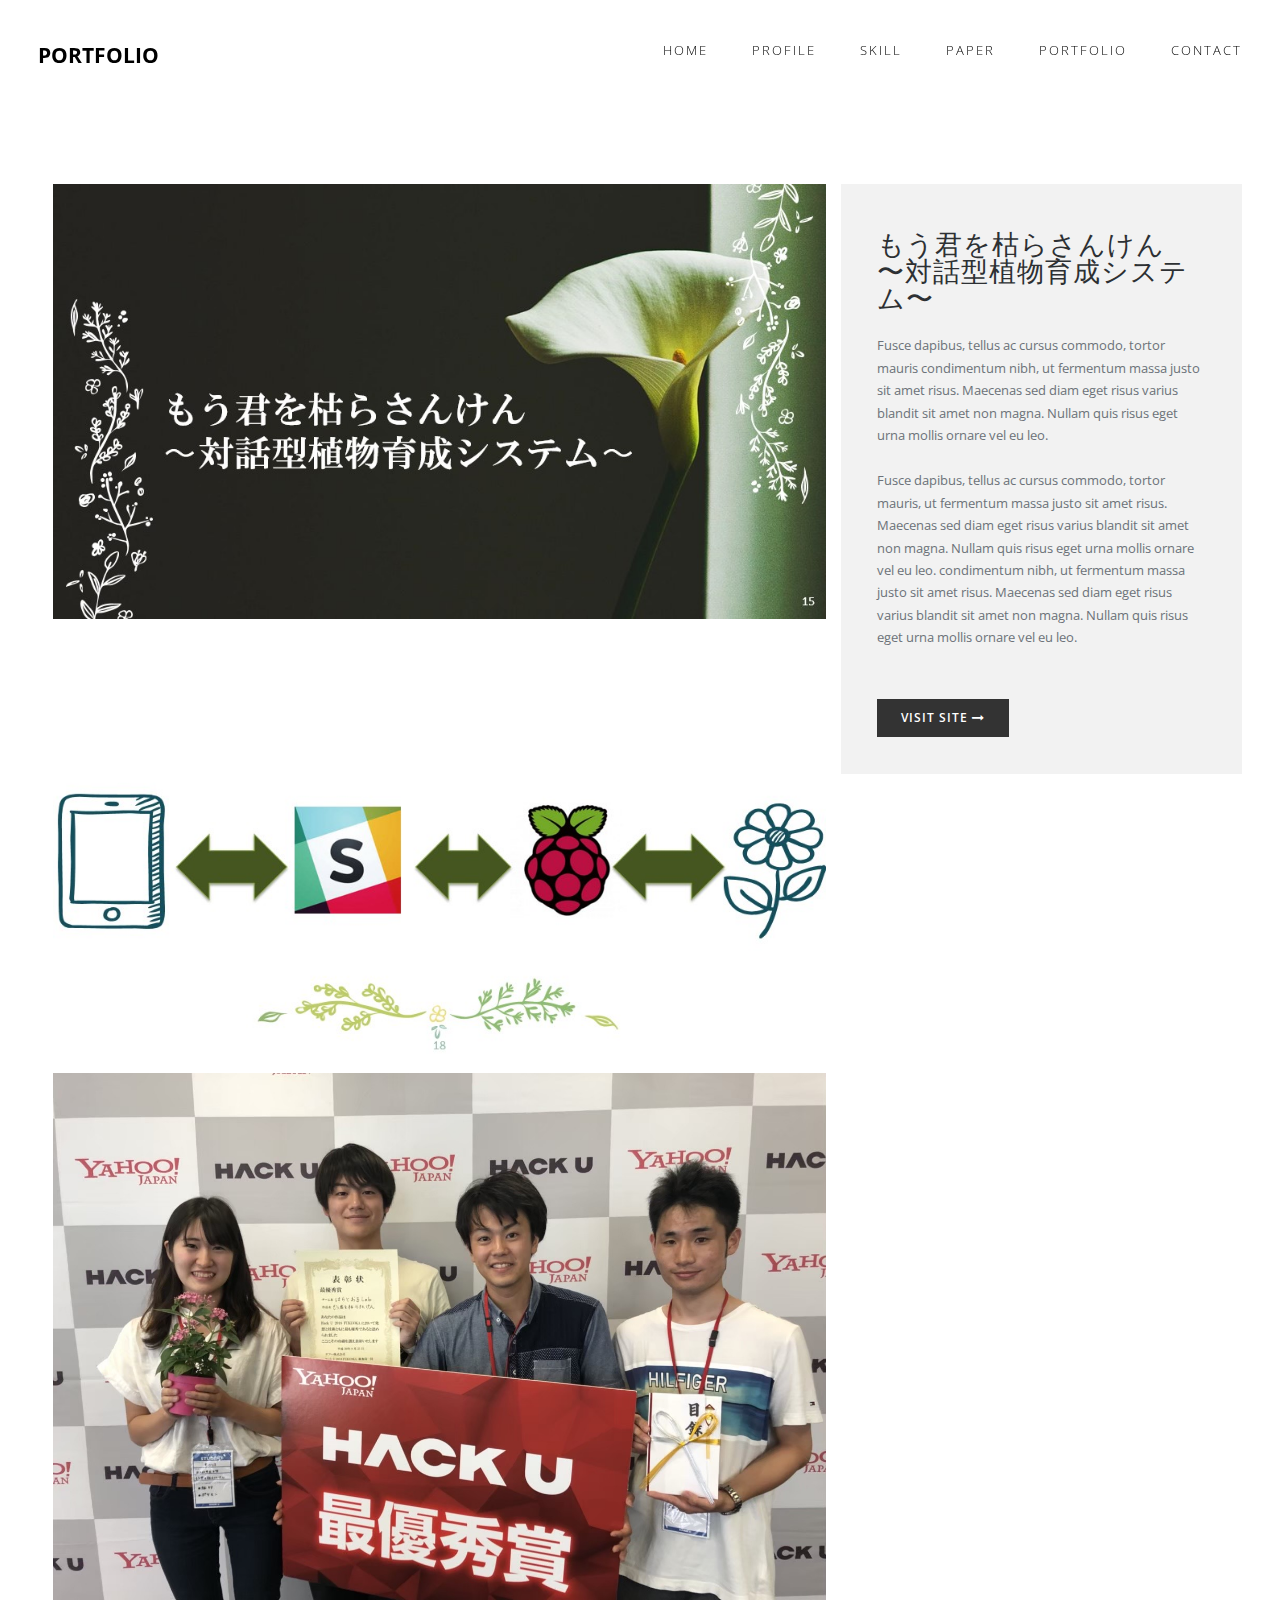
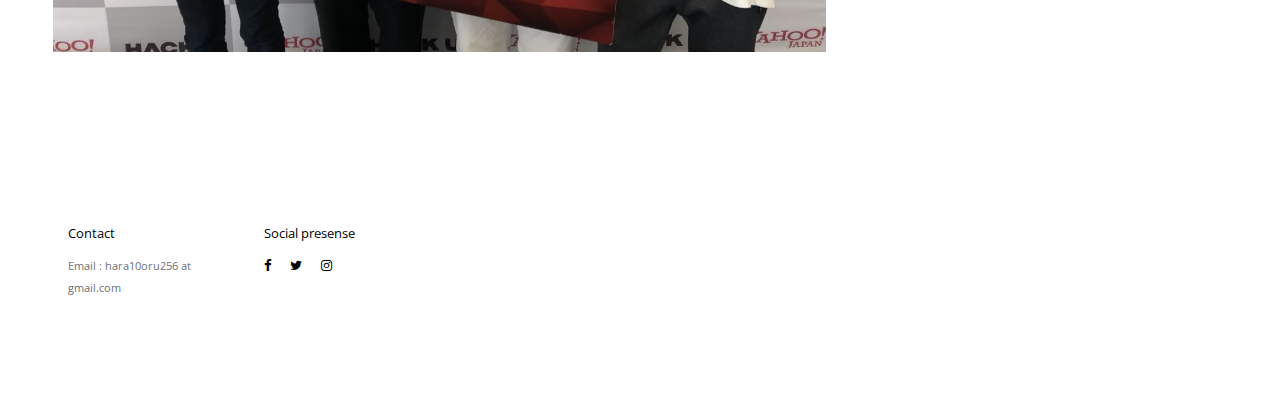
==== work-details1.html @ 1634a6b3 "Create portfolio" ====
<!doctype html>
<!--[if lt IE 7]>      <html class="no-js lt-ie9 lt-ie8 lt-ie7" lang=""> <![endif]-->
<!--[if IE 7]>         <html class="no-js lt-ie9 lt-ie8" lang=""> <![endif]-->
<!--[if IE 8]>         <html class="no-js lt-ie9" lang=""> <![endif]-->
<!--[if gt IE 8]><!-->
<html class="no-js" lang="">
<!--<![endif]-->

<head>
<meta charset="utf-8">
<meta name="description" content="">
<meta name="viewport" content="width=device-width, initial-scale=1">
<title>Portfolio1</title>
<link rel="stylesheet" href="css/bootstrap.min.css">
<link rel="stylesheet" href="css/flexslider.css">
<link rel="stylesheet" href="css/main.css">
<link rel="stylesheet" href="css/responsive.css">
<link rel="stylesheet" href="css/animate.min.css">
<link rel="stylesheet" href="https://maxcdn.bootstrapcdn.com/font-awesome/4.4.0/css/font-awesome.min.css">
</head>

<body>

<section class="tophead" role="tophead">
  <header id="header">
    <div class="header-content clearfix"> <a class="logo" href="index.html">Portfolio</a>
      <nav class="navigation" role="navigation">
        <ul class="primary-nav">
          <li><a href="index.html#header-slider">Home</a></li>
          <li><a href="index.html#services">Profile</a></li>
          <li><a href="index.html#skill">Skill</a></li>
          <li><a href="index.html#about-lists">Paper</a></li>
          <li><a href="index.html#portfolio">Portfolio</a></li>
          <li><a href="index.html#contact">Contact</a></li>
        </ul>
      </nav>
      <a href="#" class="nav-toggle">Menu<span></span></a>
    </div>
  </header>
</section>

<!-- Header Section -->
<!-- work details section -->
<section id="work-detail" class="section work-detail">
  <div class="container-fluid">
    <div class="row">
      <div class="col-md-8 work-detail-margin detail-image">
        <div class="work-image">
          <p> <img src="images/portfolio/work-1-1.jpg"></p>
          <p> <img src="images/portfolio/work-1-2.jpg"></p>
          <p> <img src="images/portfolio/work-1-3.jpg"></p>
        </div>
      </div>
      <div class="col-md-4 work-detail-margin detail-contentbox">
        <div class="detail-content">
          <h4>もう君を枯らさんけん<br>〜対話型植物育成システム〜</h4>
          <p>Fusce dapibus, tellus ac cursus commodo, tortor mauris condimentum nibh, ut fermentum massa justo sit amet risus. Maecenas sed diam eget risus varius blandit sit amet non magna. Nullam quis risus eget urna mollis ornare vel eu leo.</p>
          <p>Fusce dapibus, tellus ac cursus commodo, tortor mauris, ut fermentum massa justo sit amet risus. Maecenas sed diam eget risus varius blandit sit amet non magna. Nullam quis risus eget urna mollis ornare vel eu leo. condimentum nibh, ut fermentum massa justo sit amet risus. Maecenas sed diam eget risus varius blandit sit amet non magna. Nullam quis risus eget urna mollis ornare vel eu leo.</p>
          <a class="btn" href="#">Visit Site <i class="fa fa-long-arrow-right"></i></a> </div>
      </div>
    </div>
  </div>
</section>
<!-- work details section -->


<!-- footer section -->
<footer id="contact" class="footer">
  <div class="container-fluid">
    <div class="col-md-2 left">
      <h4>Contact</h4>
      <p>Email : hara10oru256 at gmail.com </p>
    </div>
    <div class="col-md-2 left">
      <h4>Social presense</h4>
      <ul class="footer-share">
        <li><a href="https://www.facebook.com/profile.php?id=100027082960101"><i class="fa fa-facebook"></i></a></li>
        <li><a href="https://twitter.com/10oru822"><i class="fa fa-twitter"></i></a></li>
        <li><a href="https://www.instagram.com/h.ruto/"><i class="fa fa-instagram"></i></a></li>
      </ul>
    </div>
  </div>
</footer>
<!-- footer section -->

<!-- JS FILES -->
<script src="https://ajax.googleapis.com/ajax/libs/jquery/1.11.3/jquery.min.js"></script>
<script src="js/bootstrap.min.js"></script>
<script src="js/jquery.flexslider-min.js"></script>
<script src="js/retina.min.js"></script>
<script src="js/modernizr.js"></script>
<script src="js/main.js"></script>
</body>
</html>
---- css/main.css ----
/* ------------------------------------------------------------------------------
	Template Name: Auro
	Author: Designstub
	Author URI: http://www.designstub.com
------------------------------------------------------------------------------*/



@import url(http://fonts.googleapis.com/css?family=Open%20Sans:300,400,500,600,700);
/* ------------------------------------------------------------------------------
	 Typography
-------------------------------------------------------------------------------*/
p {
	font-size: 14px;
	line-height: 22.4px;
	color: #6c7279;
}
h1 {
	font-size: 65px;
	color: #2d3033;
}
h2 {
	font-size: 40px;
	color: #2d3033;
}
h3 {
	font-size: 28px;
	color: #2d3033;
	font-weight: 300;
}
h4 {
	font-size: 22px;
	color: #2d3033;
	font-weight: 400;
}
h5 {
	font-size: 14px;
	color: #2d3033;
	text-transform: uppercase;
	font-weight: 700;
}
.btn {
	background-color: #333;
	margin-top: 40px;
	color: #fff;
	font-size: 12px;
	font-weight: 600;
	letter-spacing: 1px;
	border-radius: 0px;
	padding: 3% 7%;
	display: inline-block;
	text-transform: uppercase;
}
.btn:hover, .btn:focus {
	background-color: #000;
	color: #fff;
}
.btn-large {
	padding: 15px 40px;
}
/* ------------------------------------------------------------------------------
	 General Style
-------------------------------------------------------------------------------*/
a {
	color: #e84545;
}
a:hover, a:focus {
	text-decoration: none;
	-moz-transition: background-color, color, 0.3s;
	-o-transition: background-color, color, 0.3s;
	-webkit-transition: background-color, color, 0.3s;
	transition: background-color, color, 0.3s;
}
body {
	font-family: "Open Sans", sans-serif;
	font-weight: 400;
	color: #6c7279;
}
ul, ol {
	margin: 0;
	padding: 0;
}
ul li {
	list-style: none;
}
.section {
	padding: 100px 0;
}
.no-padding {
	padding: 0;
}
.no-gutter [class*=col-] {
	padding-right: 0;
	padding-left: 0;
}
/* ------------------------------------------------------------------------------
	 Header & navigation
-------------------------------------------------------------------------------*/
#header {
	position: fixed;
	width: 94%;
	z-index: 999;
	margin-left: 3%;
	margin-right: 3%;
}
#header .header-content {
	margin: 0 auto;
	padding: 40px 0;
	width: 100%;
	-moz-transition: padding 0.3s;
	-o-transition: padding 0.3s;
	-webkit-transition: padding 0.3s;
	transition: padding 0.3s;
}
#header .logo {
	font-size: 21px;
	color: #000;
	font-weight: 700;
	float: left;
	text-transform: uppercase;
}
#header.fixed {
	background-color: #fff;
}
#header.fixed .header-content {
	border-bottom: 0;
	padding: 25px 0;
}
#header.fixed .nav-toggle {
	top: 18px;
}
.navigation.open {
	opacity: 0.9;
	visibility: visible;
	-moz-transition: opacity 0.5s;
	-o-transition: opacity 0.5s;
	-webkit-transition: opacity 0.5s;
	transition: opacity 0.5s;
}
.navigation {
	float: right;
}
.navigation li {
	display: inline-block;
}
.navigation a {
	color: #000;
	font-size: 13px;
	font-weight: 300;
	margin-left: 40px;
	letter-spacing: 2px;
	text-transform: uppercase;
}
.navigation a:hover, .navigation a.active {
	color: #bcbcbc;
}
.nav-toggle {
	display: none;
	height: 44px;
	overflow: hidden;
	position: fixed;
	right: 5%;
	text-indent: 100%;
	top: 32px;
	white-space: nowrap;
	width: 44px;
	z-index: 99999;
	-moz-transition: all 0.3s;
	-o-transition: all 0.3s;
	-webkit-transition: all 0.3s;
	transition: all 0.3s;
}
.nav-toggle:before, .nav-toggle:after {
	border-radius: 50%;
	content: "";
	height: 100%;
	left: 0;
	position: absolute;
	top: 0;
	width: 100%;
	-moz-transform: translateZ(0);
	-ms-transform: translateZ(0);
	-webkit-transform: translateZ(0);
	transform: translateZ(0);
	-moz-backface-visibility: hidden;
	-webkit-backface-visibility: hidden;
	backface-visibility: hidden;
	-moz-transition-property: -moz-transform;
	-o-transition-property: -o-transform;
	-webkit-transition-property: -webkit-transform;
	transition-property: transform;
}
.nav-toggle:before {
	background-color: #e84545;
	-moz-transform: scale(1);
	-ms-transform: scale(1);
	-webkit-transform: scale(1);
	transform: scale(1);
	-moz-transition-duration: 0.3s;
	-o-transition-duration: 0.3s;
	-webkit-transition-duration: 0.3s;
	transition-duration: 0.3s;
}
.nav-toggle:after {
	background-color: #e84545;
	-moz-transform: scale(0);
	-ms-transform: scale(0);
	-webkit-transform: scale(0);
	transform: scale(0);
	-moz-transition-duration: 0s;
	-o-transition-duration: 0s;
	-webkit-transition-duration: 0s;
	transition-duration: 0s;
}
.nav-toggle span {
	background-color: #fff;
	bottom: auto;
	display: inline-block;
	height: 3px;
	left: 50%;
	position: absolute;
	right: auto;
	top: 50%;
	width: 18px;
	z-index: 10;
	-moz-transform: translateX(-50%) translateY(-50%);
	-ms-transform: translateX(-50%) translateY(-50%);
	-webkit-transform: translateX(-50%) translateY(-50%);
	transform: translateX(-50%) translateY(-50%);
}
.nav-toggle span:before, .nav-toggle span:after {
	background-color: #fff;
	content: "";
	height: 100%;
	position: absolute;
	right: 0;
	top: 0;
	width: 100%;
	-moz-transform: translateZ(0);
	-ms-transform: translateZ(0);
	-webkit-transform: translateZ(0);
	transform: translateZ(0);
	-moz-backface-visibility: hidden;
	-webkit-backface-visibility: hidden;
	backface-visibility: hidden;
	-moz-transition: -moz-transform 0.3s;
	-o-transition: -o-transform 0.3s;
	-webkit-transition: -webkit-transform 0.3s;
	transition: transform 0.3s;
}
.nav-toggle span:before {
	-moz-transform: translateY(-6px) rotate(0deg);
	-ms-transform: translateY(-6px) rotate(0deg);
	-webkit-transform: translateY(-6px) rotate(0deg);
	transform: translateY(-6px) rotate(0deg);
}
.nav-toggle span:after {
	-moz-transform: translateY(6px) rotate(0deg);
	-ms-transform: translateY(6px) rotate(0deg);
	-webkit-transform: translateY(6px) rotate(0deg);
	transform: translateY(6px) rotate(0deg);
}
.nav-toggle.close-nav:before {
	-moz-transform: scale(0);
	-ms-transform: scale(0);
	-webkit-transform: scale(0);
	transform: scale(0);
}
.nav-toggle.close-nav:after {
	-moz-transform: scale(1);
	-ms-transform: scale(1);
	-webkit-transform: scale(1);
	transform: scale(1);
}
.nav-toggle.close-nav span {
	background-color: rgba(255, 255, 255, 0);
}
.nav-toggle.close-nav span:before, .nav-toggle.close-nav span:after {
	background-color: #fff;
}
.nav-toggle.close-nav span:before {
	-moz-transform: translateY(0) rotate(45deg);
	-ms-transform: translateY(0) rotate(45deg);
	-webkit-transform: translateY(0) rotate(45deg);
	transform: translateY(0) rotate(45deg);
}
.nav-toggle.close-nav span:after {
	-moz-transform: translateY(0) rotate(-45deg);
	-ms-transform: translateY(0) rotate(-45deg);
	-webkit-transform: translateY(0) rotate(-45deg);
	transform: translateY(0) rotate(-45deg);
}
/* ------------------------------------------------------------------------------
	 Header Slider
-------------------------------------------------------------------------------*/

.carousel {
	width: 94%;
	height: auto;
	margin: auto;
}
.item, .active, .carousel-inner {
	max-width: 100%;
	height: 100%;
	display: block;
	margin: 0 auto;
}
.carousel-caption {
	position: absolute;
	bottom: 40%;
	color: #fff;
	left: 15%;
	padding-bottom: 20px;
	padding-top: 20px;
	position: absolute;
	right: 15%;
	text-align: center;
	z-index: 10;
}
.carousel-caption h3 {
	position: absolute;
  top: 50%;
  left: 50%;
  -ms-transform: translate(-50%,-50%);
  -webkit-transform: translate(-50%,-50%);
  transform: translate(-50%,-50%);
  margin:0;
  padding:0;
	font-family: "Open Sans", sans-serif;
	color: #2d3033;
	text-shadow: none;
	font-size: 40px;
	font-weight: 700;
	text-transform: uppercase;
	letter-spacing: 5px;
}
.carousel-caption p {
	position: absolute;
  top: 150%;
  left: 50%;
  -ms-transform: translate(-50%,-50%);
  -webkit-transform: translate(-50%,-50%);
  transform: translate(-50%,-50%);
  margin:0;
  padding:0;
	font-family: "Open Sans", sans-serif;
	color: #6c7279;
	text-shadow: none;
	font-size: 13px;
	font-weight: 400;
	letter-spacing: 2px;
	white-space: nowrap
}
.carousel-control.left {
	background: none;
}
.carousel-control.right {
	background: none;
}
.carousel-control {
	opacity: 1;
	text-shadow: none;
}
/* ------------------------------------------------------------------------------
	 Services
-------------------------------------------------------------------------------*/
.services {
	width: 94%;
	margin: auto;
	background-color: #f2f2f2;
}
.services h4 {
	font-size: 33px;
	line-height: 33px;
	letter-spacing: 2px;
	font-weight: 300;
}
.services h5 {
	font-size: 28px;
	font-weight: 300;
	margin-top:20%;
	margin-bottom: 2%;
	text-transform: none;
}
.services p {
	color: #6c7279;
	font-size: 13px;
	font-weight: 400;
	margin-top: 3%;
}
.services-content {
	margin: 50px;
}

.services-content li {
	color: #6c7279;
}

.services-content li a {
	color: #6c7279;
	line-height: 30px;
}
.services-content a:hover {
	color: #000;
}
/* ------------------------------------------------------------------------------
	 Portfolio
-------------------------------------------------------------------------------*/
#portfolio {
	width: 92%;
	margin: auto;
}
#portfolio .portfolio-item {
	right: 0;
	margin: 0 0 2px;
	padding: 0 1px;
}
#portfolio .portfolio-item .portfolio-link {
	display: block;
	position: relative;
	margin: 0 auto;
}
#portfolio .portfolio-item .portfolio-link .caption {
	position: absolute;
	width: 100%;
	height: 100%;
	opacity: 0;
	background: rgba(58, 54, 54, .9);
	-webkit-transition: all ease .5s;
	-moz-transition: all ease .5s;
	transition: all ease .5s;
}
#portfolio .portfolio-item .portfolio-link .caption:hover {
	opacity: 1;
}
#portfolio .portfolio-item .portfolio-link .caption .caption-content {
	position: absolute;
	top: 50%;
	width: 100%;
	height: 20px;
	margin-top: -12px;
	text-align: center;
	font-size: 20px;
	color: #fff;
}
#portfolio .portfolio-item .portfolio-link .caption .caption-content i {
	margin-top: -12px;
}
#portfolio .portfolio-item .portfolio-link .caption .caption-content h3 {
	margin: 0;
	color: #e9eaed;
	font-size: 17px;
	letter-spacing: 4px;
	text-transform: uppercase;
}
#portfolio .portfolio-item .portfolio-link .caption .caption-content h4 {
	margin: 10px 0;
	color: #e9eaed;
	font-size: 12px;
	letter-spacing: 2px;
	text-transform: uppercase;
}
#portfolio * {
	z-index: 2;
}
/* ------------------------------------------------------------------------------
	 Testimonials
-------------------------------------------------------------------------------*/
.testimonials {
	width: 94%;
	margin: auto;
	background-color: #333;
	position: relative;
	text-align: center;
}
.testimonials blockquote {
	border: 0;
	margin: 0;
	padding: 100px 15%;
}
.testimonials h1 {
	color: #fff;
	font: 19px "Open Sans", sans-serif;
	font-weight: 300;
	letter-spacing: 1px;
}
.testimonials p {
	color: #fff;
	display: block;
	font-size: 11px;
	font-style: normal;
	letter-spacing: 2px;
	font-weight: 400;
	margin-top: 30px;
	text-transform: uppercase;
}
/* ------------------------------------------------------------------------------
	 Footer
-------------------------------------------------------------------------------*/
.footer {
	width: 94%;
	margin: auto;
	text-align: left;
	padding-top: 5%;
	padding-bottom: 7%;
}
.footer h4 {
	font-size: 13px;
	color: #000;
	margin: 0 0 15px 0;
	padding: 0px;
}
.footer p {
	font-size: 11px;
	color: #6c7279;
}
.footer a {
	color: #000;
}
.footer a:hover {
	text-decoration: underline;
}
.footer .footer-share {
	margin-top: 0;
}
.footer .footer-share li {
	display: inline-block;
	float: none;
}
.footer .footer-share a {
	border: none;
	font-size: 13px;
	color: #000;
	letter-spacing: 15px;
}
.footer .fa-heart {
	color: #e84545;
	font-size: 11px;
	margin: 0 2px;
}
/* ------------------------------------------------------------------------------
	 Work Detial
-------------------------------------------------------------------------------*/

.work-detail {
	width: 94%;
	margin: auto;
}
.work-detail-margin {
	margin-top: 7%;
}
.detail-image img {
	width: 100%;
}
.detail-contentbox {
	background-color: #f2f2f2;
	padding: 3%;
}
.detail-content h4 {
	font-size: 27px;
	line-height: 27px;
	letter-spacing: 1px;
	font-weight: 300;
}
.detail-content p {
	color: #6c7279;
	font-size: 13px;
	font-weight: 400;
	margin-top: 7%;
}
---- css/responsive.css ----
@media screen and (max-width: 1024px) {
#header .header-content {
	width: 90%;
}
.nav-toggle {
	display: block;
}
.navigation {
	position: fixed;
	background-color: #000;
	width: 100%;
	height: 100%;
	top: 0;
	left: 0;
	z-index: 99999;
	visibility: hidden;
	opacity: 0;
	-webkit-transition: opacity 0.5s, visibility 0s 0.5s;
	transition: opacity 0.5s, visibility 0s 0.5s;
}
.navigation .primary-nav {
	position: relative;
	top: 45%;
	-moz-transform: translateY(-45%);
	-ms-transform: translateY(-45%);
	-webkit-transform: translateY(-45%);
	transform: translateY(-45%);
}
.navigation li {
	display: block;
	margin-bottom: 20px;
}
.navigation a {
	display: block;
	font-size: 25px;
	margin: 0;
	color: #fff;
	font-size: 13px;
	text-align: center;
}
.testimonials blockquote {
	padding: 20px 5% 0;
}
.testimonials p {
	font-size: 26px;
}
.flex-control-nav {
	bottom: 20px;
}
}
@media screen and (max-width: 768px) {
.banner-text {
	padding-top: 30%;
}
.banner-text h1 {
	font-size: 42px;
}
.banner-text p {
	font-size: 18px;
}
.flexslider {
	padding-bottom: 80px;
}
.flex-control-nav {
	width: 100%;
}
.footer .footer-col {
	margin-bottom: 50px;
}
.detail-contentbox {
	background-color: #f2f2f2;
	padding: 6%;
}
}
@media screen and (max-width: 640px) {
.banner-text {
	padding-top: 35%;
}
.detail-contentbox {
	background-color: #f2f2f2;
	padding: 6%;
}
}
@media screen and (max-width: 480px) {
.banner-text {
	padding-top: 45%;
}
.banner-text h1 {
	font-size: 32px;
}
.detail-contentbox {
	background-color: #f2f2f2;
	padding: 6%;
}
}
@media screen and (max-width: 320px) {
.banner-text {
	padding-top: 55%;
}
.testimonials blockquote {
	padding: 20px 5% 0;
}
.testimonials p {
	font-size: 11px;
}
.detail-contentbox {
	background-color: #f2f2f2;
	padding: 6%;
}
}
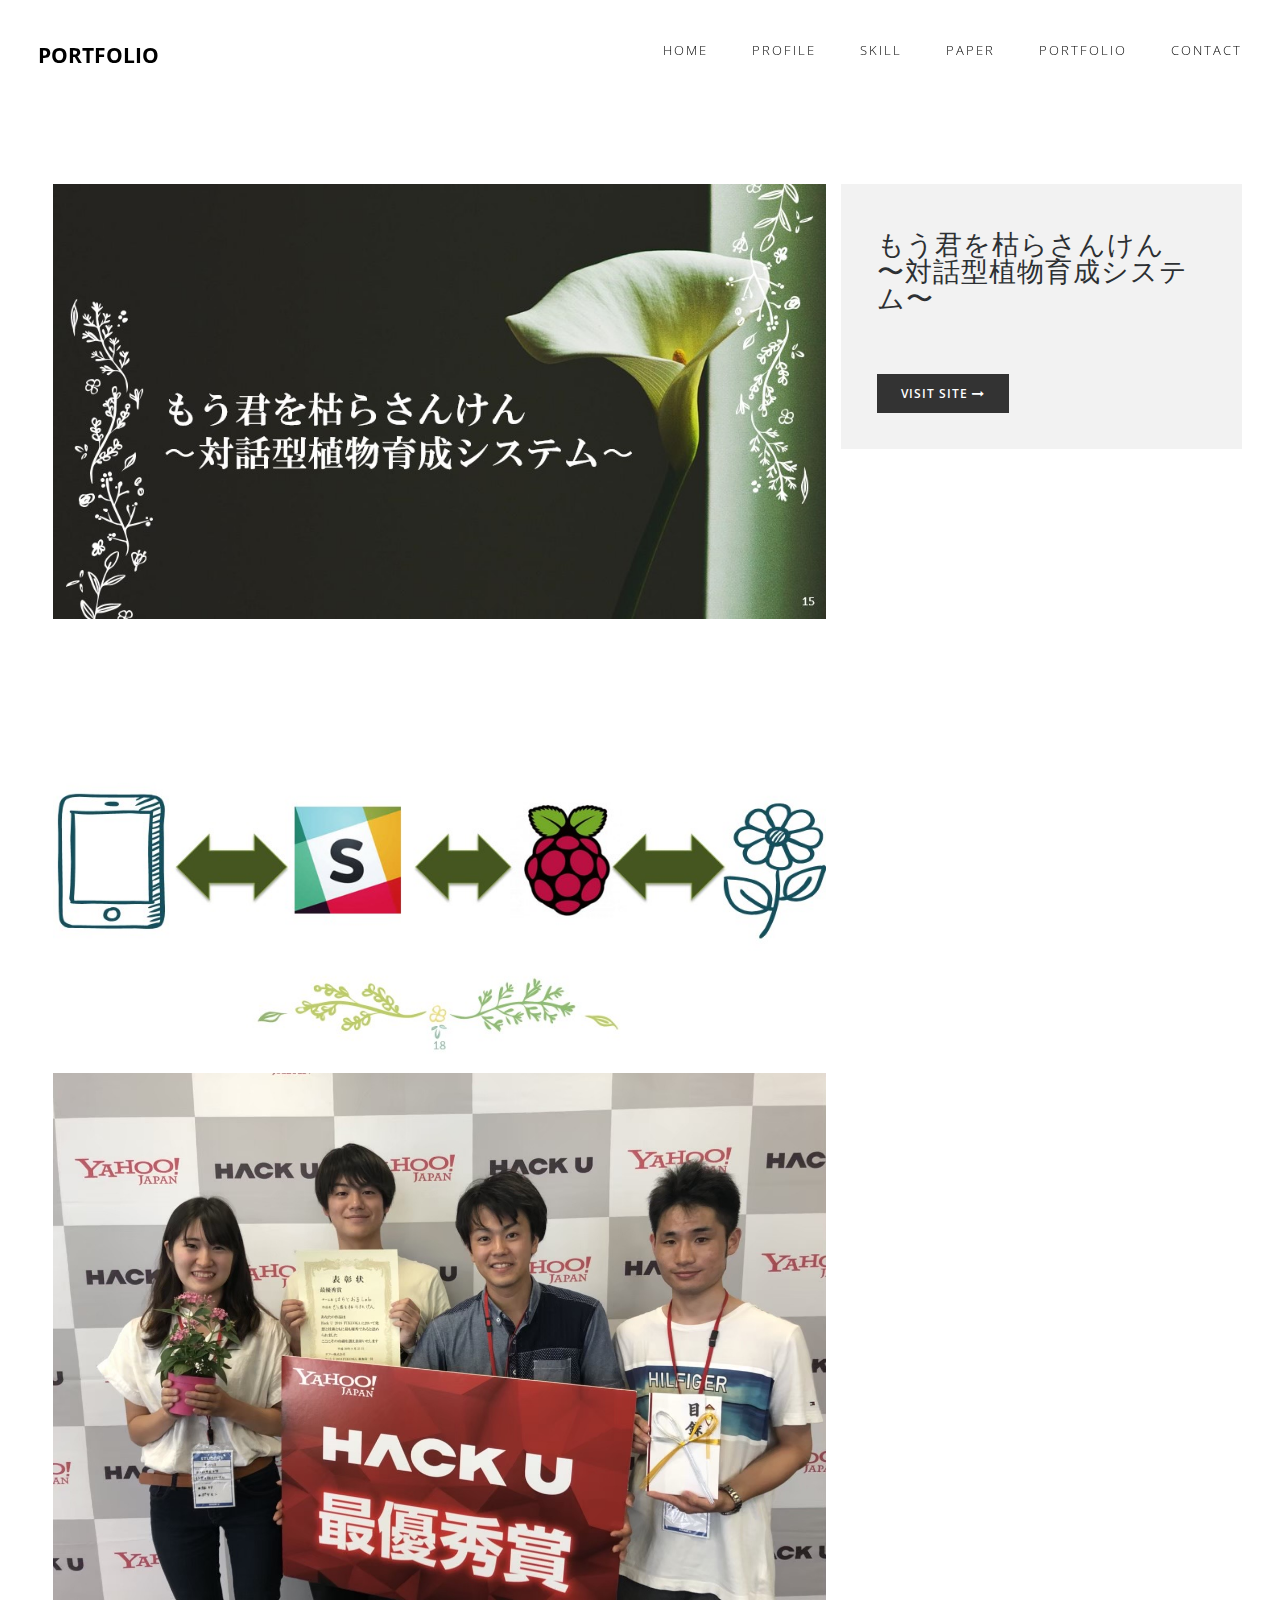
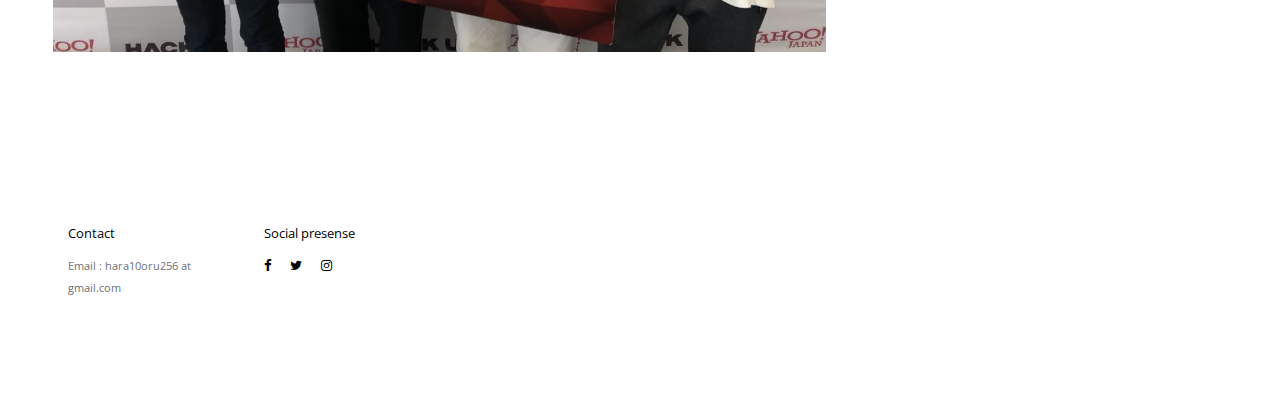
==== commit a85c6de0: "Create portfolio" ====
--- a/work-details1.html
+++ b/work-details1.html
@@ -54,9 +54,8 @@
       <div class="col-md-4 work-detail-margin detail-contentbox">
         <div class="detail-content">
           <h4>もう君を枯らさんけん<br>〜対話型植物育成システム〜</h4>
-          <p>Fusce dapibus, tellus ac cursus commodo, tortor mauris condimentum nibh, ut fermentum massa justo sit amet risus. Maecenas sed diam eget risus varius blandit sit amet non magna. Nullam quis risus eget urna mollis ornare vel eu leo.</p>
-          <p>Fusce dapibus, tellus ac cursus commodo, tortor mauris, ut fermentum massa justo sit amet risus. Maecenas sed diam eget risus varius blandit sit amet non magna. Nullam quis risus eget urna mollis ornare vel eu leo. condimentum nibh, ut fermentum massa justo sit amet risus. Maecenas sed diam eget risus varius blandit sit amet non magna. Nullam quis risus eget urna mollis ornare vel eu leo.</p>
-          <a class="btn" href="#">Visit Site <i class="fa fa-long-arrow-right"></i></a> </div>
+          <p></p>
+          <a class="btn" href="https://hacku.yahoo.co.jp/hacku2018fukuoka/">Visit Site <i class="fa fa-long-arrow-right"></i></a> </div>
       </div>
     </div>
   </div>
